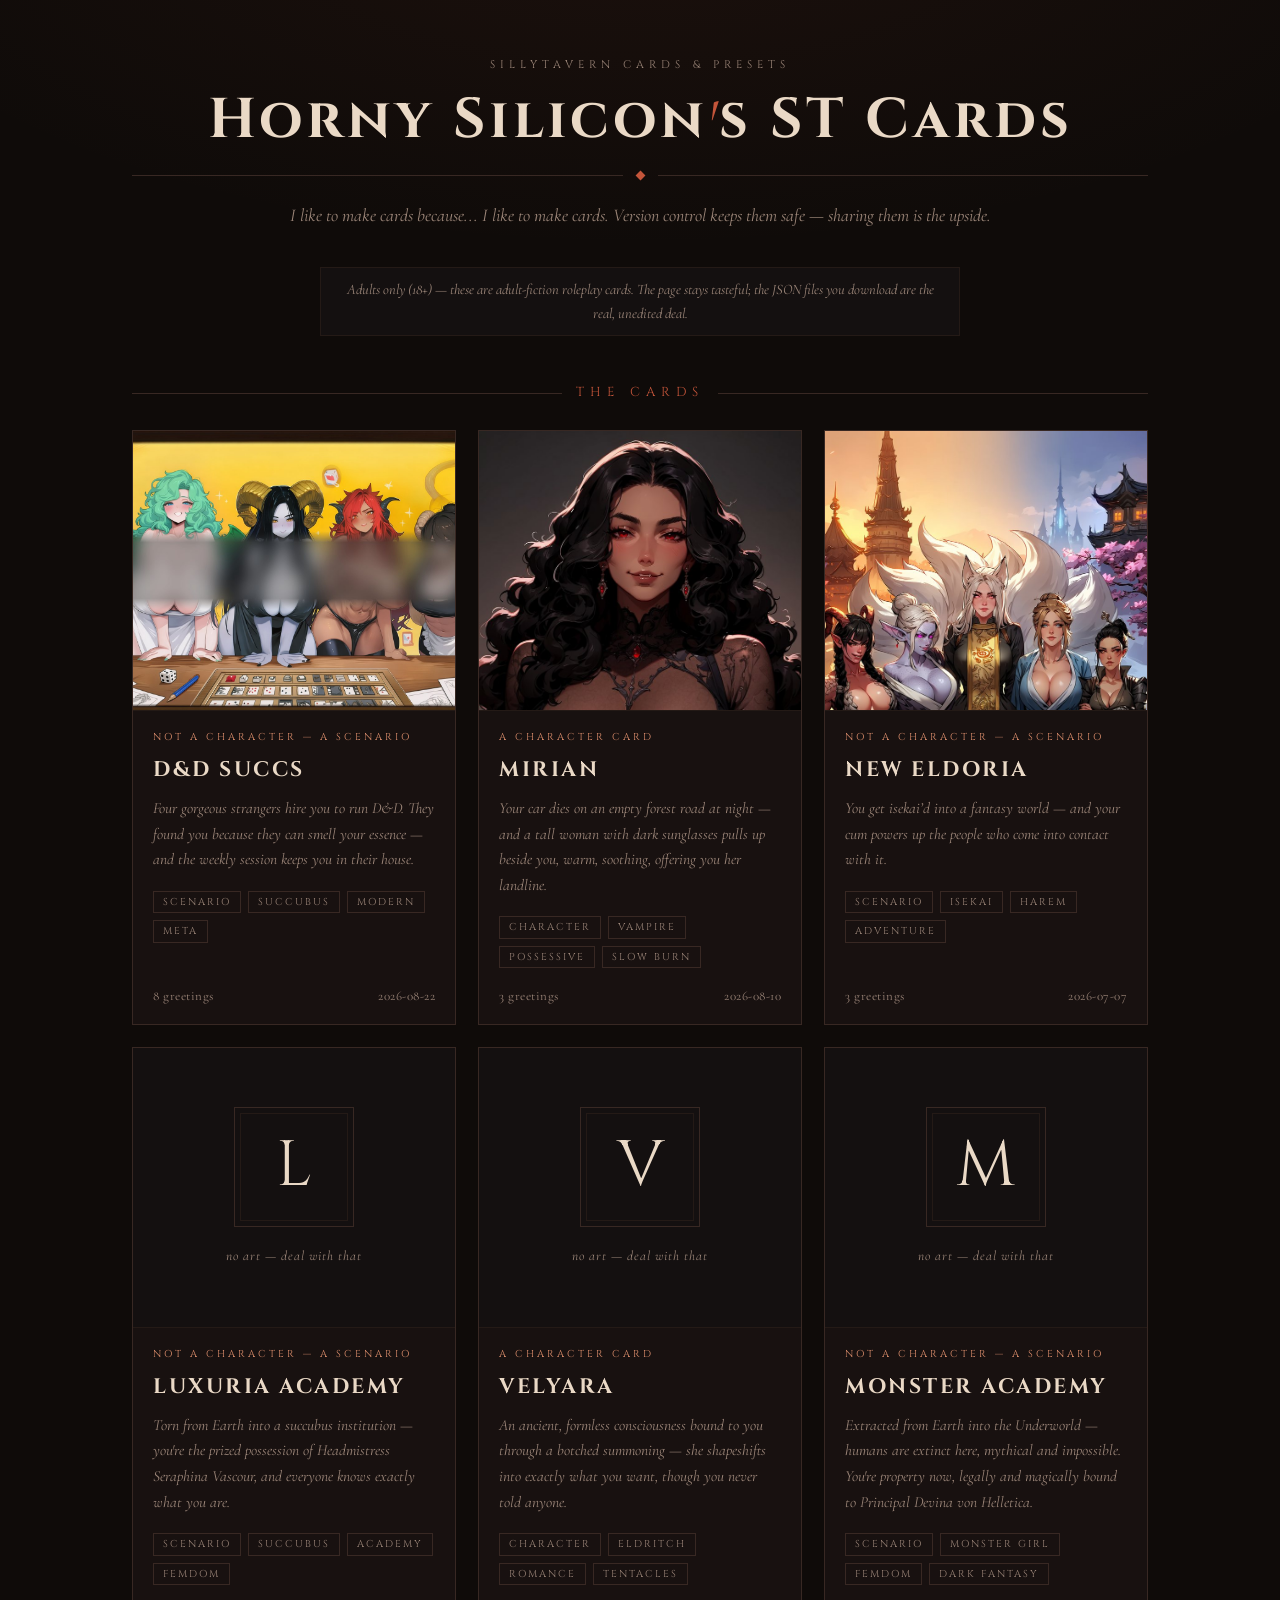
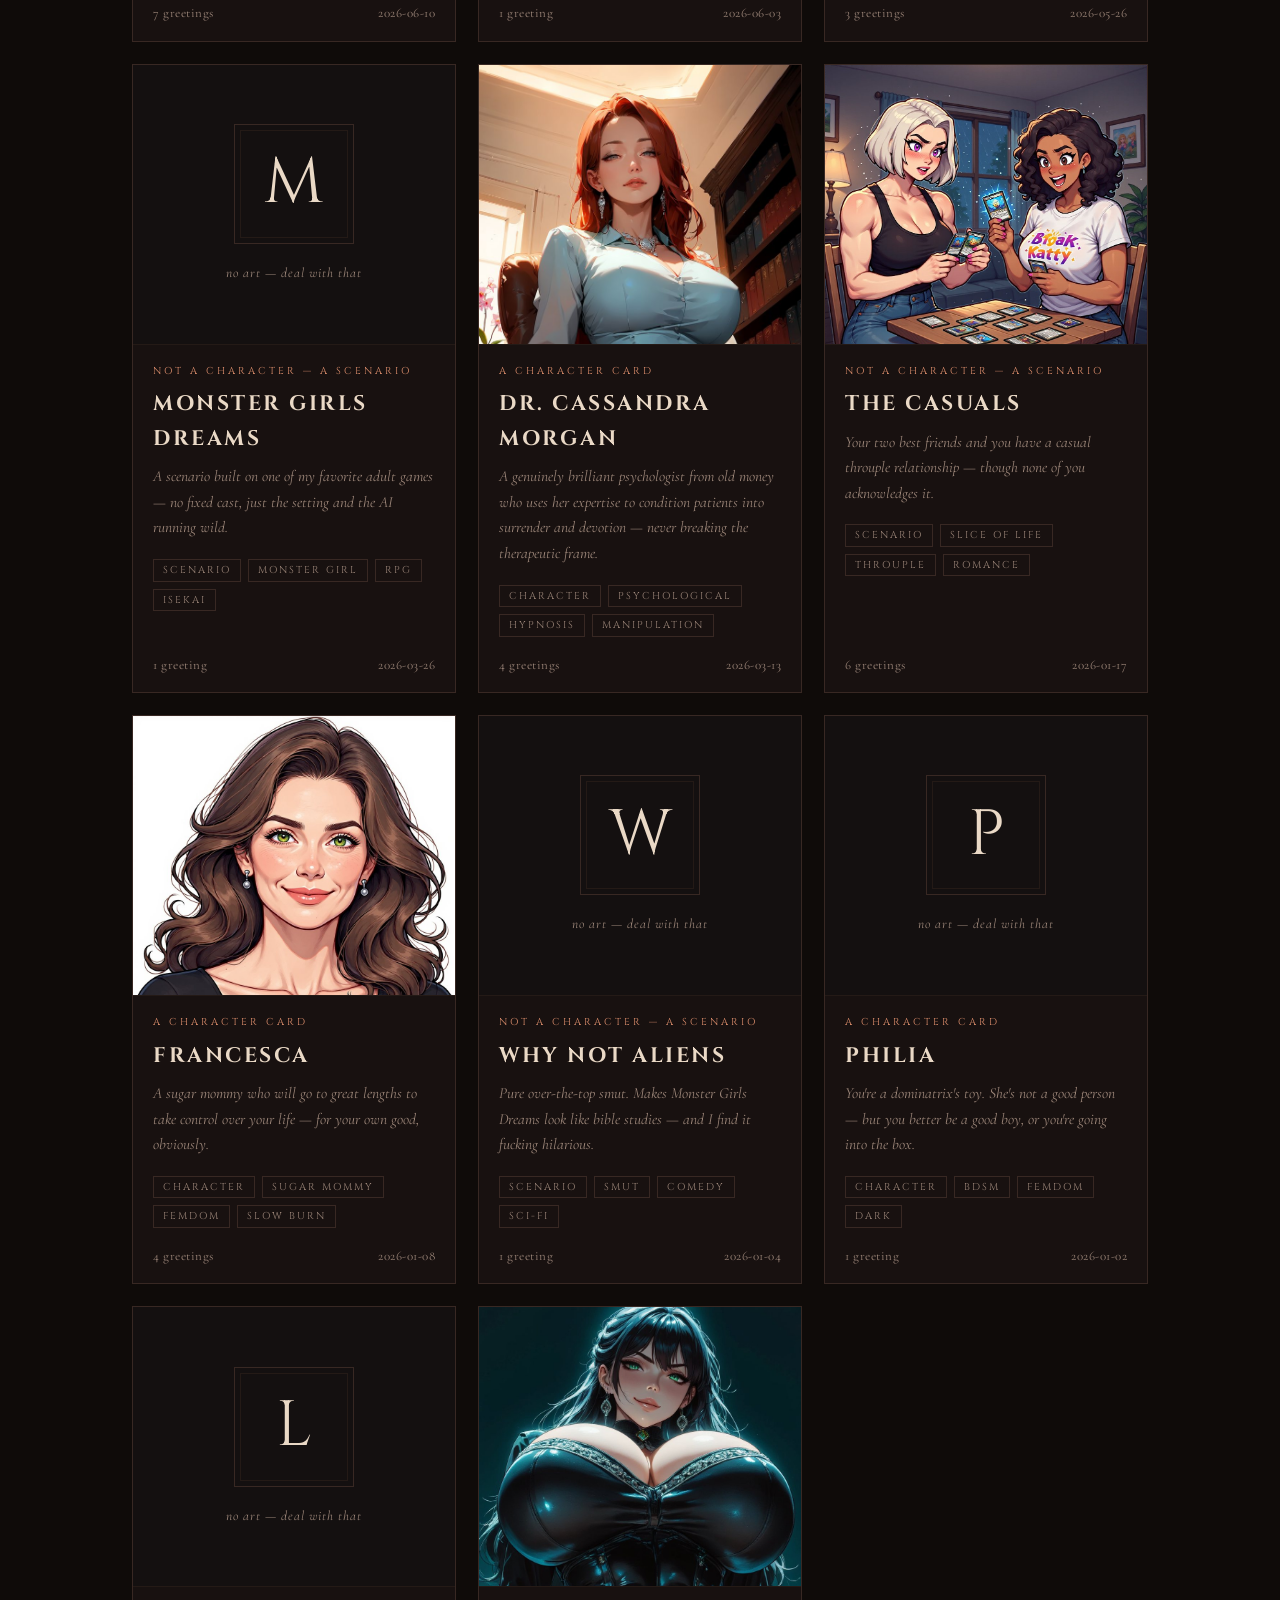
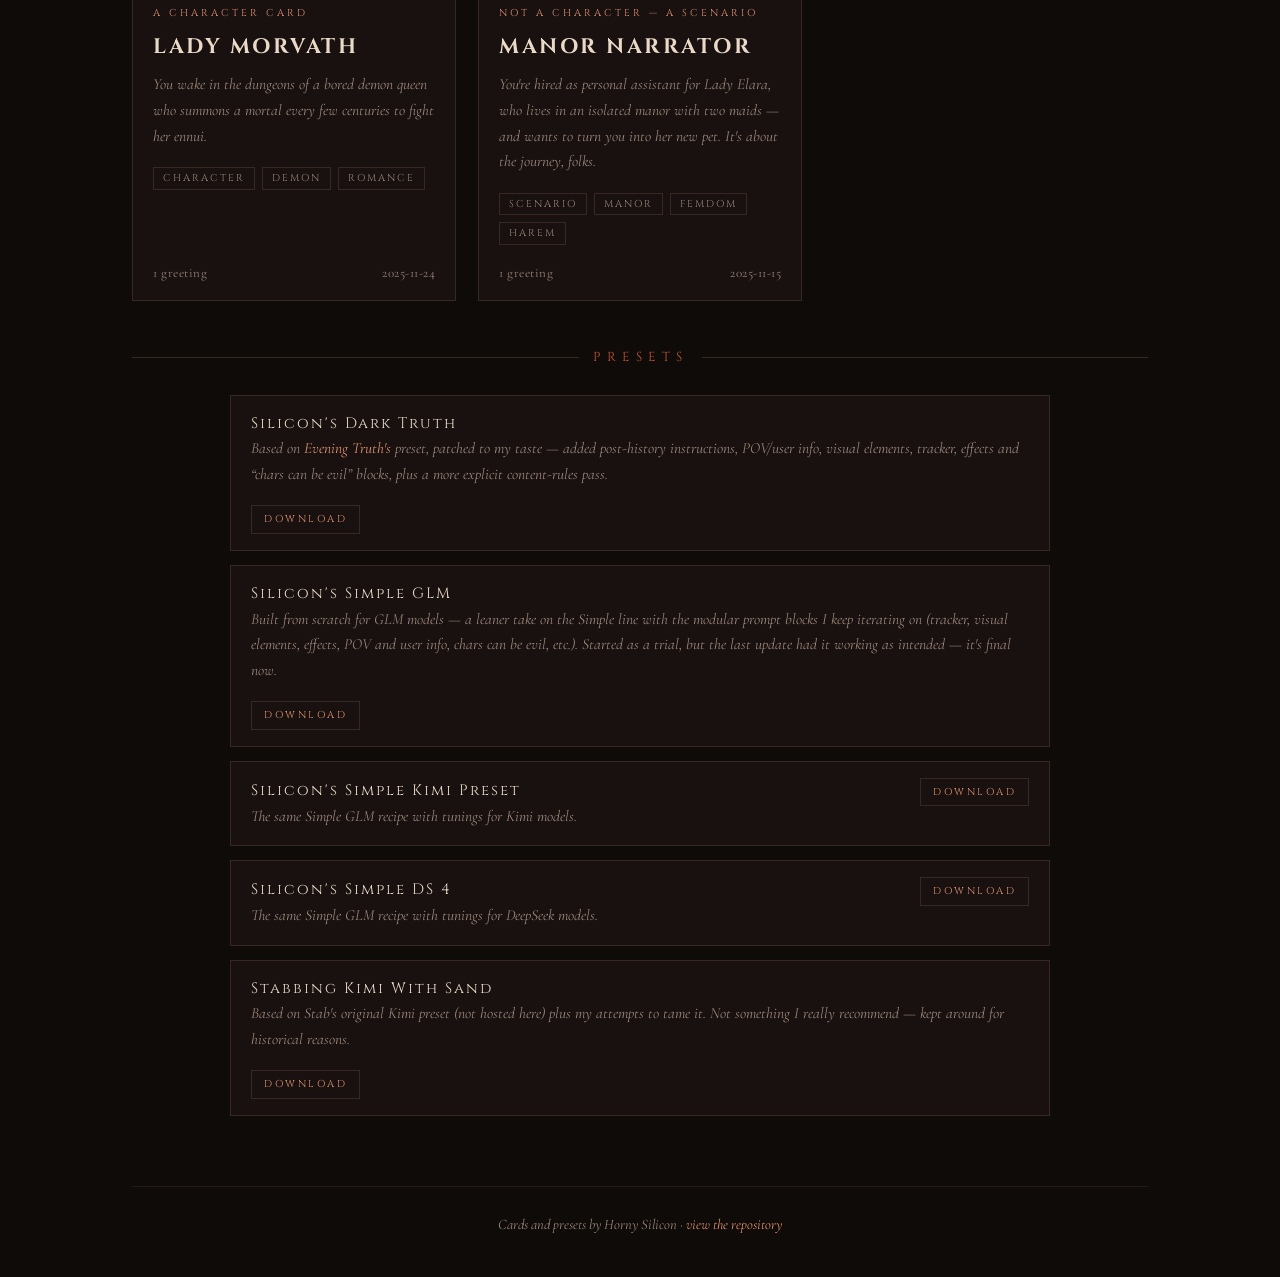
==== docs/index.html @ 963048c7 "github pages site + new card art (mirian, morgan, eldoria poster, dnd succs cast), dnd succs images " ====
<!DOCTYPE html>
<html lang="en">
<head>
  <meta charset="UTF-8">
  <meta name="viewport" content="width=device-width, initial-scale=1.0">
  <title>Horny Silicon's ST Cards</title>
  <meta name="description" content="SillyTavern character cards and presets by Horny Silicon.">
  <link rel="icon" href="favicon.svg" type="image/svg+xml">
  <link rel="preconnect" href="https://fonts.googleapis.com">
  <link rel="preconnect" href="https://fonts.gstatic.com" crossorigin>
  <link href="https://fonts.googleapis.com/css2?family=Cinzel:wght@500;700&family=Cormorant+Garamond:ital,wght@0,500;0,600;1,500&display=swap" rel="stylesheet">
  <link rel="stylesheet" href="style.css">
</head>
<body>
  <div class="container">

    <header class="masthead">
      <div class="over">SillyTavern cards &amp; presets</div>
      <h1>Horny Silicon<span class="amp">'</span>s ST Cards</h1>
      <div class="ornament"><span class="diamond"></span></div>
      <div class="sub">I like to make cards because... I like to make cards. Version control keeps them safe — sharing them is the upside.</div>
    </header>

    <div class="advisory">
      Adults only (18+) — these are adult-fiction roleplay cards. The page stays tasteful; the JSON files you download are the real, unedited deal.
    </div>

    <div class="section-title">The Cards</div>

    <main class="grid" id="cards"></main>

    <div class="section-title">Presets</div>
    <div class="preset-list" id="presets"></div>

    <footer>
      Cards and presets by Horny Silicon ·
      <a href="https://github.com/hornysilicon/silly-cards">view the repository</a>
    </footer>

  </div>

  <script src="data.js?v=3"></script>
  <script>
    const grid = document.getElementById('cards');
    for (const c of CARDS) {
      const art = c.poster
        ? `<div class="poster"><img src="${c.poster}" alt="${c.name}" loading="lazy"></div>`
        : `<div class="textonly"><div class="initial">${c.name[0]}</div><div class="hint">no art — deal with that</div></div>`;
      const a = document.createElement('a');
      a.className = 'gcard';
      a.href = `card.html?id=${c.id}`;
      a.innerHTML = `
        ${art}
        <div class="body">
          <div class="kicker">${c.kicker}</div>
          <h2>${c.name}</h2>
          <p class="tagline">${c.tagline}</p>
          <ul class="chips">${c.tags.slice(0, 4).map(t => `<li>${t}</li>`).join('')}</ul>
          <div class="meta">
            <span>${c.greetings} greeting${c.greetings > 1 ? 's' : ''}</span>
            <span>${c.date}</span>
          </div>
        </div>`;
      grid.appendChild(a);
    }

    const plist = document.getElementById('presets');
    for (const p of PRESETS) {
      const div = document.createElement('div');
      div.className = 'preset';
      div.innerHTML = `
        <div>
          <div class="pname">${p.name}</div>
          <div class="pblurb">${p.blurb}</div>
        </div>
        <a class="dl" href="${rawURL(p.file)}" download>Download</a>`;
      plist.appendChild(div);
    }
  </script>
</body>
</html>
---- docs/style.css ----
/* Horny Silicon's ST Cards — shared gothic stylesheet */

:root {
  --bg: #0f0b09;
  --panel: #181110;
  --panel-2: #141010;
  --border: #382823;
  --border-soft: #241a16;
  --ink: #ead9c6;
  --body: #dbcbbc;
  --muted: #9b8578;
  --accent: #c4553a;
  --accent-soft: #e2926f;
  --gold: #d9a03f;
  --violet: #b3a1ce;
  --teal: #6fb3a0;
}

* { box-sizing: border-box; }

html { background: var(--bg); }

body {
  margin: 0;
  background:
    radial-gradient(1200px 500px at 50% -100px, rgba(196, 85, 58, 0.07), transparent 70%),
    var(--bg);
  color: var(--body);
  font-family: 'Cormorant Garamond', Georgia, 'Palatino Linotype', 'Book Antiqua', serif;
  font-size: 17px;
  line-height: 1.65;
  -webkit-font-smoothing: antialiased;
}

.container { max-width: 1060px; margin: 0 auto; padding: 0 22px; }
.narrow { max-width: 820px; }

a { color: var(--accent-soft); text-decoration: none; }
a:hover { color: var(--ink); }

h1, h2, h3 { font-family: 'Cinzel', Georgia, serif; color: var(--ink); }

/* ---------- ornaments ---------- */

.ornament {
  display: flex; align-items: center; gap: 14px; margin: 22px 0;
}
.ornament::before, .ornament::after {
  content: ""; flex: 1; height: 1px; background: var(--border);
}
.ornament .diamond {
  width: 7px; height: 7px; background: var(--accent);
  transform: rotate(45deg); flex: none;
}

.section-title {
  display: flex; align-items: center; gap: 14px; margin: 46px 0 10px;
  font-family: 'Cinzel', Georgia, serif; font-size: 13px;
  letter-spacing: 6px; text-transform: uppercase; color: var(--accent);
  text-align: center; justify-content: center; width: 100%;
}
.section-title::before, .section-title::after {
  content: ""; flex: 1; height: 1px; background: var(--border);
}

/* ---------- masthead ---------- */

.masthead { text-align: center; padding: 56px 0 10px; }
.masthead .over {
  font-family: 'Cinzel', Georgia, serif; font-size: 11px;
  letter-spacing: 5px; text-transform: uppercase; color: var(--muted);
}
.masthead h1 {
  margin: 16px 0 0; font-weight: 700;
  font-size: clamp(34px, 6vw, 56px); letter-spacing: 4px; line-height: 1.05;
}
.masthead h1 .amp {
  font-family: 'Cormorant Garamond', Georgia, serif;
  font-style: italic; font-weight: 500; color: var(--accent);
}
.masthead .sub {
  font-style: italic; font-size: 18px; color: var(--muted);
  margin-top: 14px;
}

.advisory {
  margin: 26px auto 0; max-width: 640px; text-align: center;
  font-size: 14.5px; font-style: italic; color: var(--muted);
  padding: 10px 18px; border: 1px solid var(--border-soft);
  background: var(--panel-2);
}

/* ---------- gallery ---------- */

.grid {
  display: grid; gap: 22px; margin-top: 26px;
  grid-template-columns: repeat(auto-fill, minmax(300px, 1fr));
}

.gcard {
  display: flex; flex-direction: column;
  background: var(--panel); border: 1px solid var(--border);
  color: var(--body); position: relative;
  transition: transform .18s ease, border-color .18s ease;
}
.gcard:hover { transform: translateY(-3px); border-color: var(--accent); }

.gcard .poster {
  height: 280px; overflow: hidden;
  border-bottom: 1px solid var(--border-soft);
  background: var(--panel-2);
}
.gcard .poster img {
  width: 100%; height: 100%; object-fit: cover; object-position: center top;
  display: block;
}

.gcard .textonly {
  height: 280px; border-bottom: 1px solid var(--border-soft);
  display: flex; flex-direction: column; align-items: center;
  justify-content: center; gap: 18px; background: var(--panel-2);
}
.gcard .textonly .initial {
  font-family: 'Cinzel', Georgia, serif; font-size: 64px; color: var(--ink);
  width: 120px; height: 120px; display: flex; align-items: center; justify-content: center;
  border: 1px solid var(--border); position: relative;
}
.gcard .textonly .initial::after {
  content: ""; position: absolute; inset: 5px; border: 1px solid var(--border-soft);
}
.gcard .textonly .hint {
  font-size: 13.5px; font-style: italic; color: var(--muted); letter-spacing: 1px;
}

.gcard .body { padding: 18px 20px 16px; display: flex; flex-direction: column; gap: 8px; flex: 1; }
.gcard .kicker {
  font-family: 'Cinzel', Georgia, serif; font-size: 10px;
  letter-spacing: 3px; text-transform: uppercase; color: var(--accent-soft);
}
.gcard h2 {
  margin: 0; font-size: 21px; letter-spacing: 2.5px; text-transform: uppercase;
  font-weight: 700;
}
.gcard .tagline {
  font-style: italic; color: var(--muted); font-size: 15.5px; margin: 0;
}
.gcard .meta {
  margin-top: auto; padding-top: 10px; display: flex;
  justify-content: space-between; align-items: center; gap: 8px;
  font-size: 13px; color: var(--muted); letter-spacing: .5px;
}

/* ---------- chips ---------- */

.chips { display: flex; flex-wrap: wrap; gap: 7px; margin: 10px 0 0; padding: 0; list-style: none; }
.chips li, .chip {
  padding: 2px 9px; border: 1px solid var(--border); color: var(--muted);
  font-family: 'Cinzel', Georgia, serif; font-size: 10px;
  letter-spacing: 2px; text-transform: uppercase; white-space: nowrap;
}
.chip.hot { border-color: var(--accent); color: var(--accent-soft); }

/* ---------- detail page ---------- */

.backlink {
  display: inline-block; margin: 30px 0 0;
  font-family: 'Cinzel', Georgia, serif; font-size: 11px;
  letter-spacing: 3px; text-transform: uppercase; color: var(--muted);
}
.backlink:hover { color: var(--ink); }

.detail-head { text-align: center; padding: 26px 0 4px; }
.detail-head .kicker {
  font-family: 'Cinzel', Georgia, serif; font-size: 11px;
  letter-spacing: 5px; text-transform: uppercase; color: var(--muted);
}
.detail-head h1 {
  margin: 14px 0 0; font-size: clamp(30px, 5.5vw, 46px);
  letter-spacing: 4px; text-transform: uppercase; line-height: 1.1; font-weight: 700;
}
.detail-head .tagline {
  font-style: italic; font-size: 18px; color: var(--muted); max-width: 640px;
  margin: 16px auto 0;
}
.detail-head .meta-row {
  display: flex; flex-wrap: wrap; gap: 10px; justify-content: center;
  margin-top: 16px; font-size: 14px; color: var(--muted); letter-spacing: 1px;
}
.detail-head .meta-row span { white-space: nowrap; }

.hero-figure {
  margin: 30px 0 0; background: var(--panel); border: 1px solid var(--border);
  padding: 10px;
}
.hero-figure img { display: block; width: 100%; height: auto; }
.hero-figure figcaption {
  text-align: center; font-family: 'Cinzel', Georgia, serif; font-size: 10.5px;
  letter-spacing: 4px; text-transform: uppercase; color: var(--muted); padding-top: 10px;
}

.prose { max-width: 760px; margin: 0 auto; }
.prose p { margin: 0 0 14px; }
.prose em { color: var(--ink); }

/* characters */

.cast { display: flex; flex-direction: column; gap: 16px; max-width: 760px; margin: 0 auto; }
.cast-row {
  display: flex; gap: 18px; align-items: stretch; flex-wrap: wrap;
  background: var(--panel); border: 1px solid var(--border);
  border-left: 3px solid var(--accent); padding: 16px;
}
.cast-row:nth-child(4n+2) { border-left-color: var(--gold); }
.cast-row:nth-child(4n+3) { border-left-color: var(--violet); }
.cast-row:nth-child(4n+4) { border-left-color: var(--teal); }
.cast-row .pic {
  flex: 0 0 150px; width: 150px; min-height: 150px;
  display: flex; align-items: center; justify-content: center;
  background: var(--panel-2); border: 1px solid var(--border);
  font-family: 'Cinzel', Georgia, serif; font-size: 40px; color: var(--muted);
}
.cast-row .pic img {
  width: 100%; height: 100%; object-fit: cover; object-position: center top; display: block;
}
.cast-row .info { flex: 1 1 260px; min-width: 220px; }
.cast-row .info .name {
  font-family: 'Cinzel', Georgia, serif; font-size: 18px; letter-spacing: 2.5px;
  text-transform: uppercase; color: var(--ink);
}
.cast-row .info .line { font-style: italic; color: var(--muted); margin-top: 4px; }

.roster-grid {
  display: grid; gap: 14px; margin-top: 8px;
  grid-template-columns: repeat(auto-fill, minmax(150px, 1fr));
}
.roster-cell {
  background: var(--panel); border: 1px solid var(--border); padding: 8px;
  text-align: center;
}
.roster-cell img {
  width: 100%; aspect-ratio: 1 / 1; object-fit: cover; object-position: center top;
  display: block;
}
.roster-cell .name {
  font-family: 'Cinzel', Georgia, serif; font-size: 10.5px; letter-spacing: 2px;
  text-transform: uppercase; color: var(--muted); padding-top: 8px;
}

/* download */

.download-bar {
  text-align: center; margin: 40px 0 10px;
}
.btn {
  display: inline-block; padding: 13px 34px;
  font-family: 'Cinzel', Georgia, serif; font-size: 12px; letter-spacing: 4px;
  text-transform: uppercase; color: var(--ink);
  border: 1px solid var(--accent); background: rgba(196, 85, 58, 0.08);
  transition: background .18s ease, color .18s ease;
}
.btn:hover { background: var(--accent); color: #0f0b09; }
.download-bar .alt { display: block; margin-top: 12px; font-size: 14px; color: var(--muted); font-style: italic; }

/* ---------- presets ---------- */

.preset-list { display: flex; flex-direction: column; gap: 14px; max-width: 820px; margin: 26px auto 0; }
.preset {
  background: var(--panel); border: 1px solid var(--border); padding: 16px 20px;
  display: flex; gap: 18px; align-items: baseline; justify-content: space-between;
  flex-wrap: wrap;
}
.preset .pname { font-family: 'Cinzel', Georgia, serif; font-size: 15px; letter-spacing: 2px; color: var(--ink); }
.preset .pblurb { flex: 1 1 320px; font-style: italic; color: var(--muted); font-size: 15.5px; }
.preset a.dl {
  font-family: 'Cinzel', Georgia, serif; font-size: 10px; letter-spacing: 2.5px;
  text-transform: uppercase; border: 1px solid var(--border); padding: 5px 12px;
  white-space: nowrap;
}
.preset a.dl:hover { border-color: var(--accent); color: var(--ink); }

/* ---------- footer ---------- */

footer {
  margin-top: 70px; padding: 26px 0 40px; border-top: 1px solid var(--border-soft);
  text-align: center; color: var(--muted); font-size: 14.5px; font-style: italic;
}

/* ---------- dd injected detail ---------- */

#dd-detail { margin-top: 26px; }
#dd-detail > div { max-width: 780px; margin: 0 auto; }

@media (max-width: 640px) {
  .gcard .poster, .gcard .textonly { height: 220px; }
  .cast-row .pic { flex-basis: 110px; width: 110px; min-height: 110px; }
}
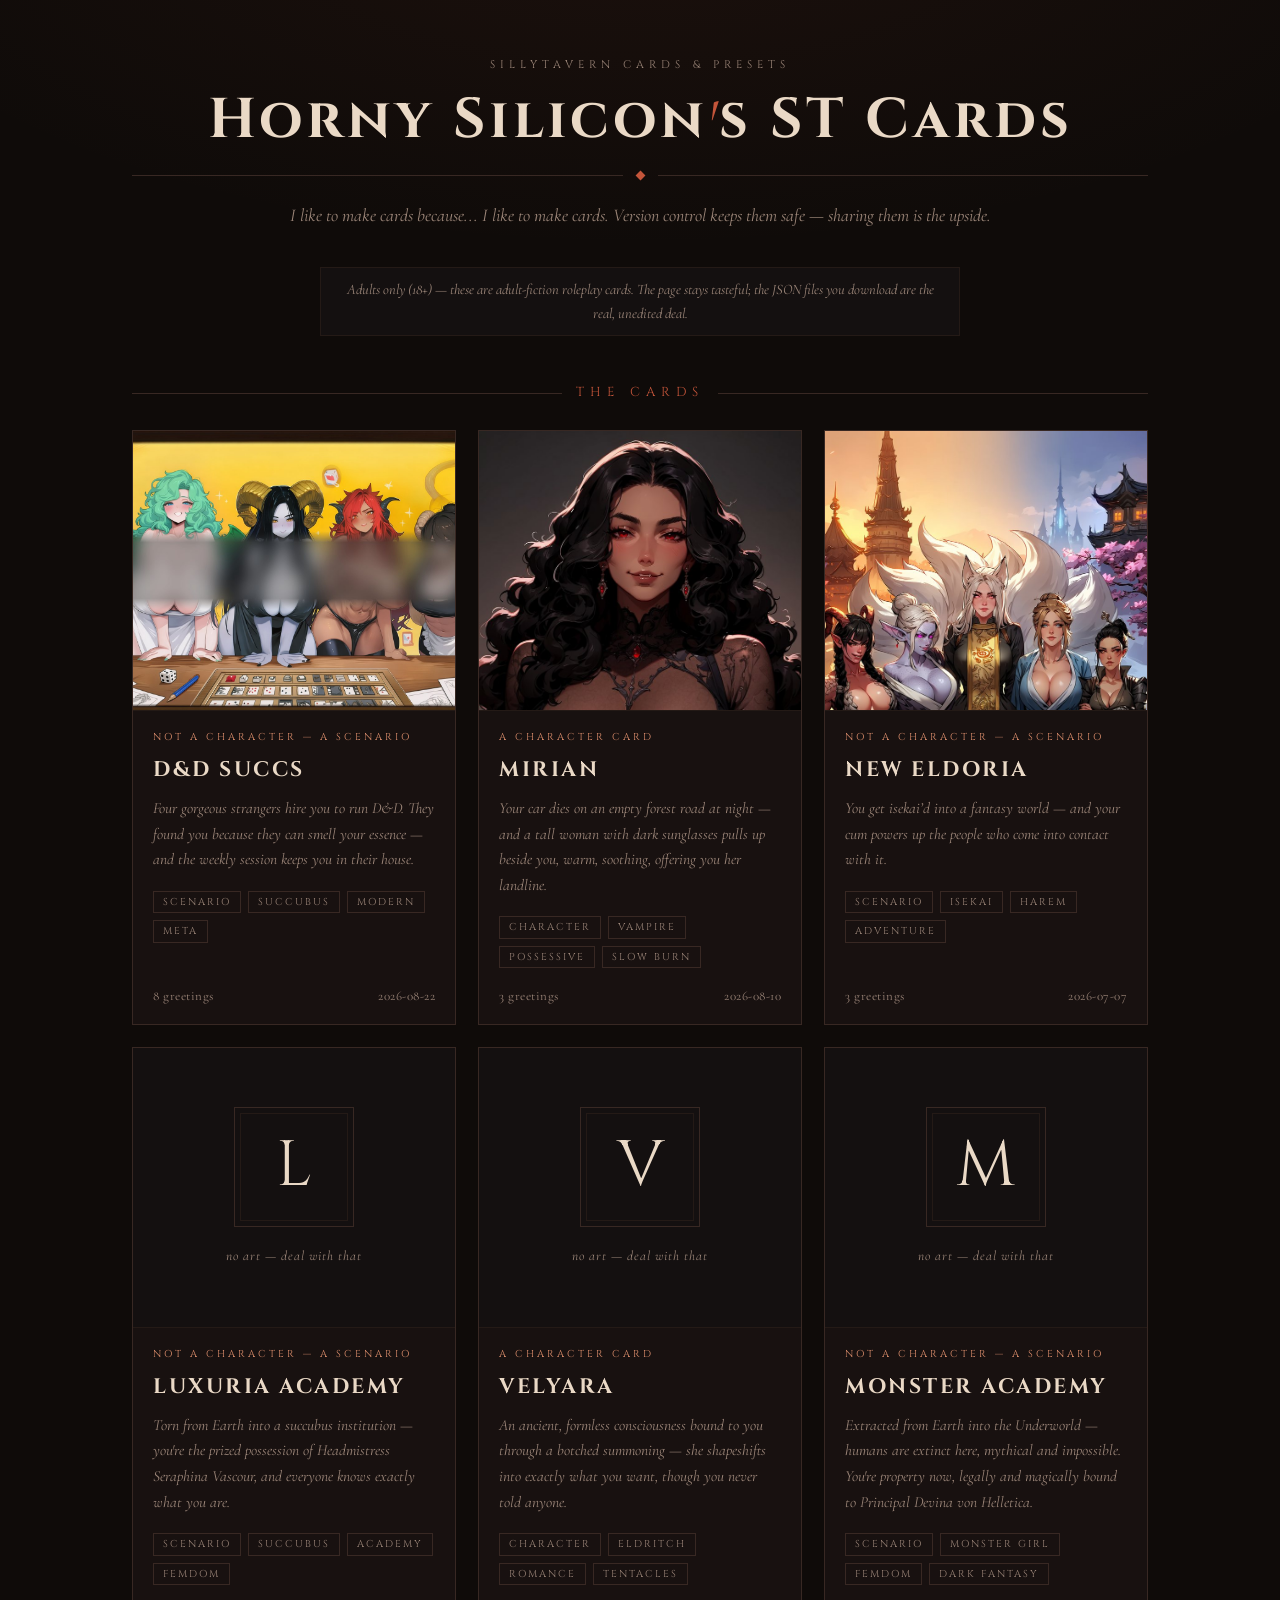
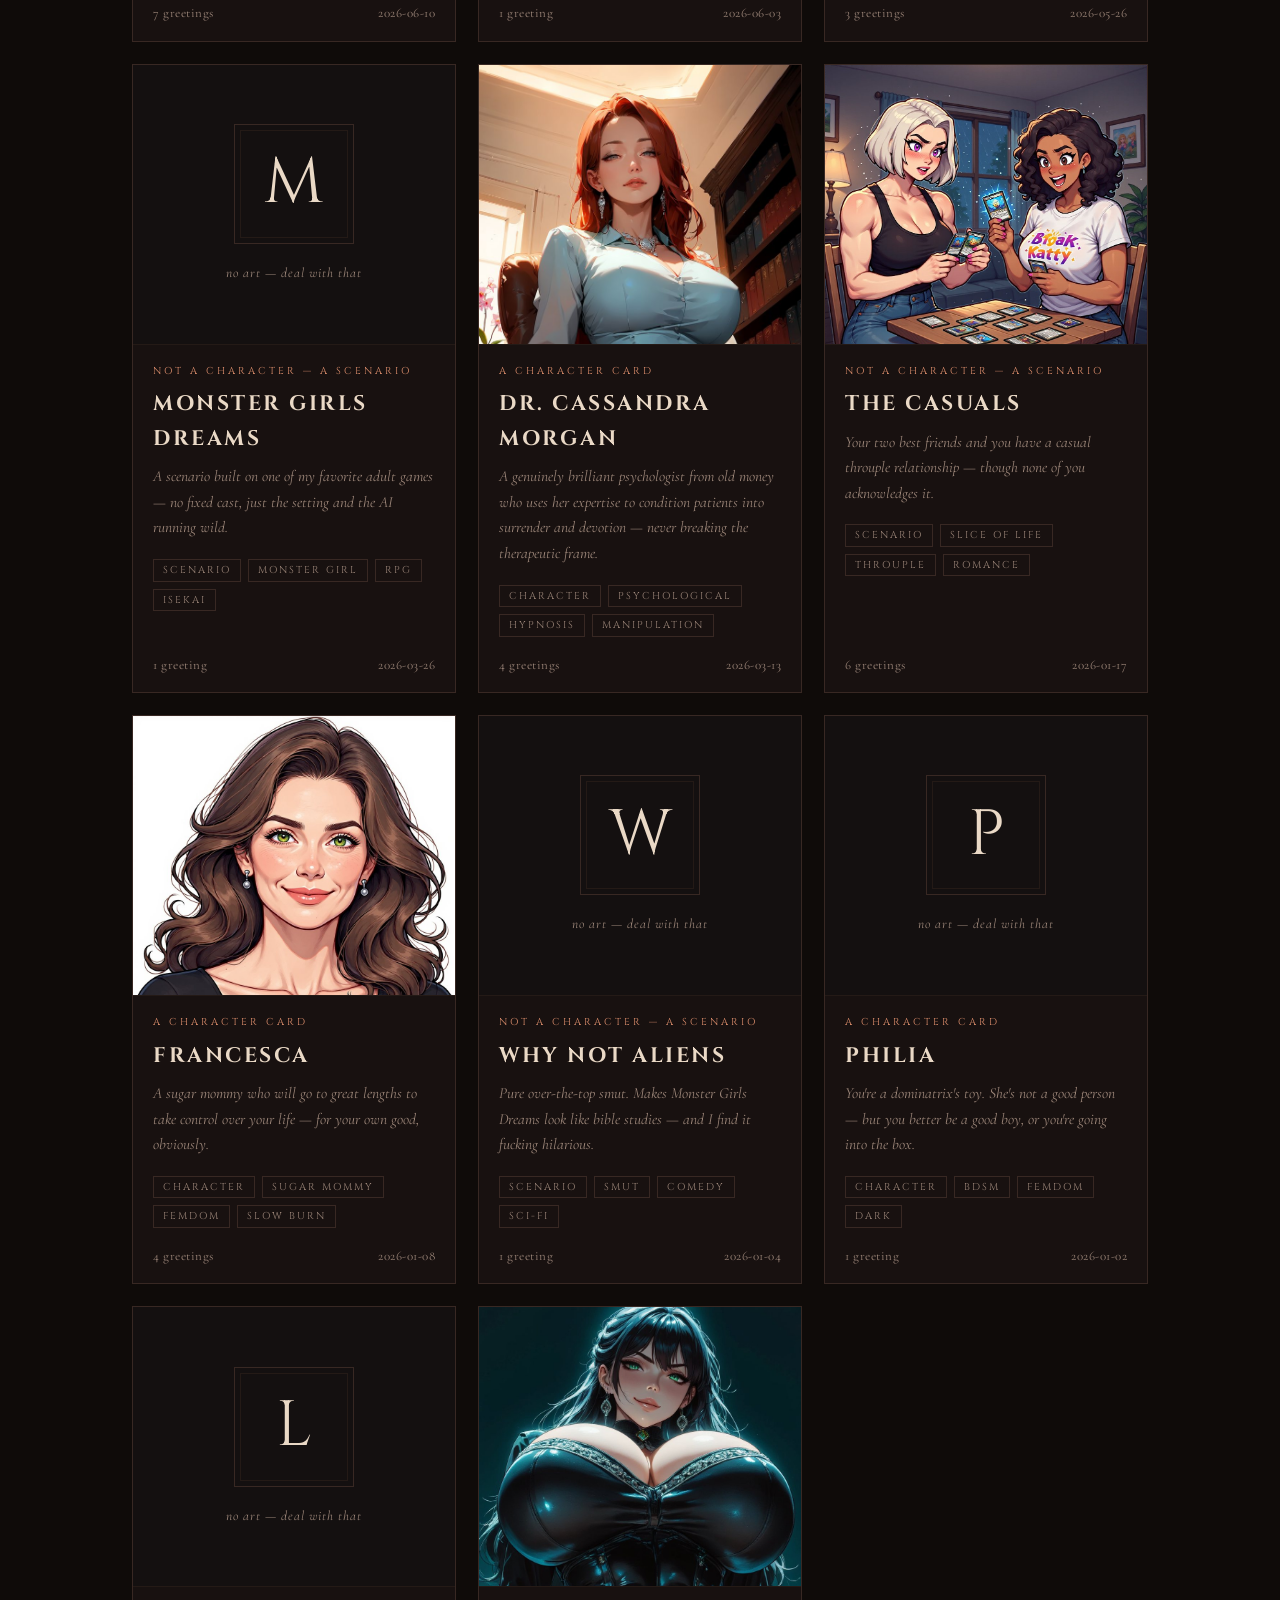
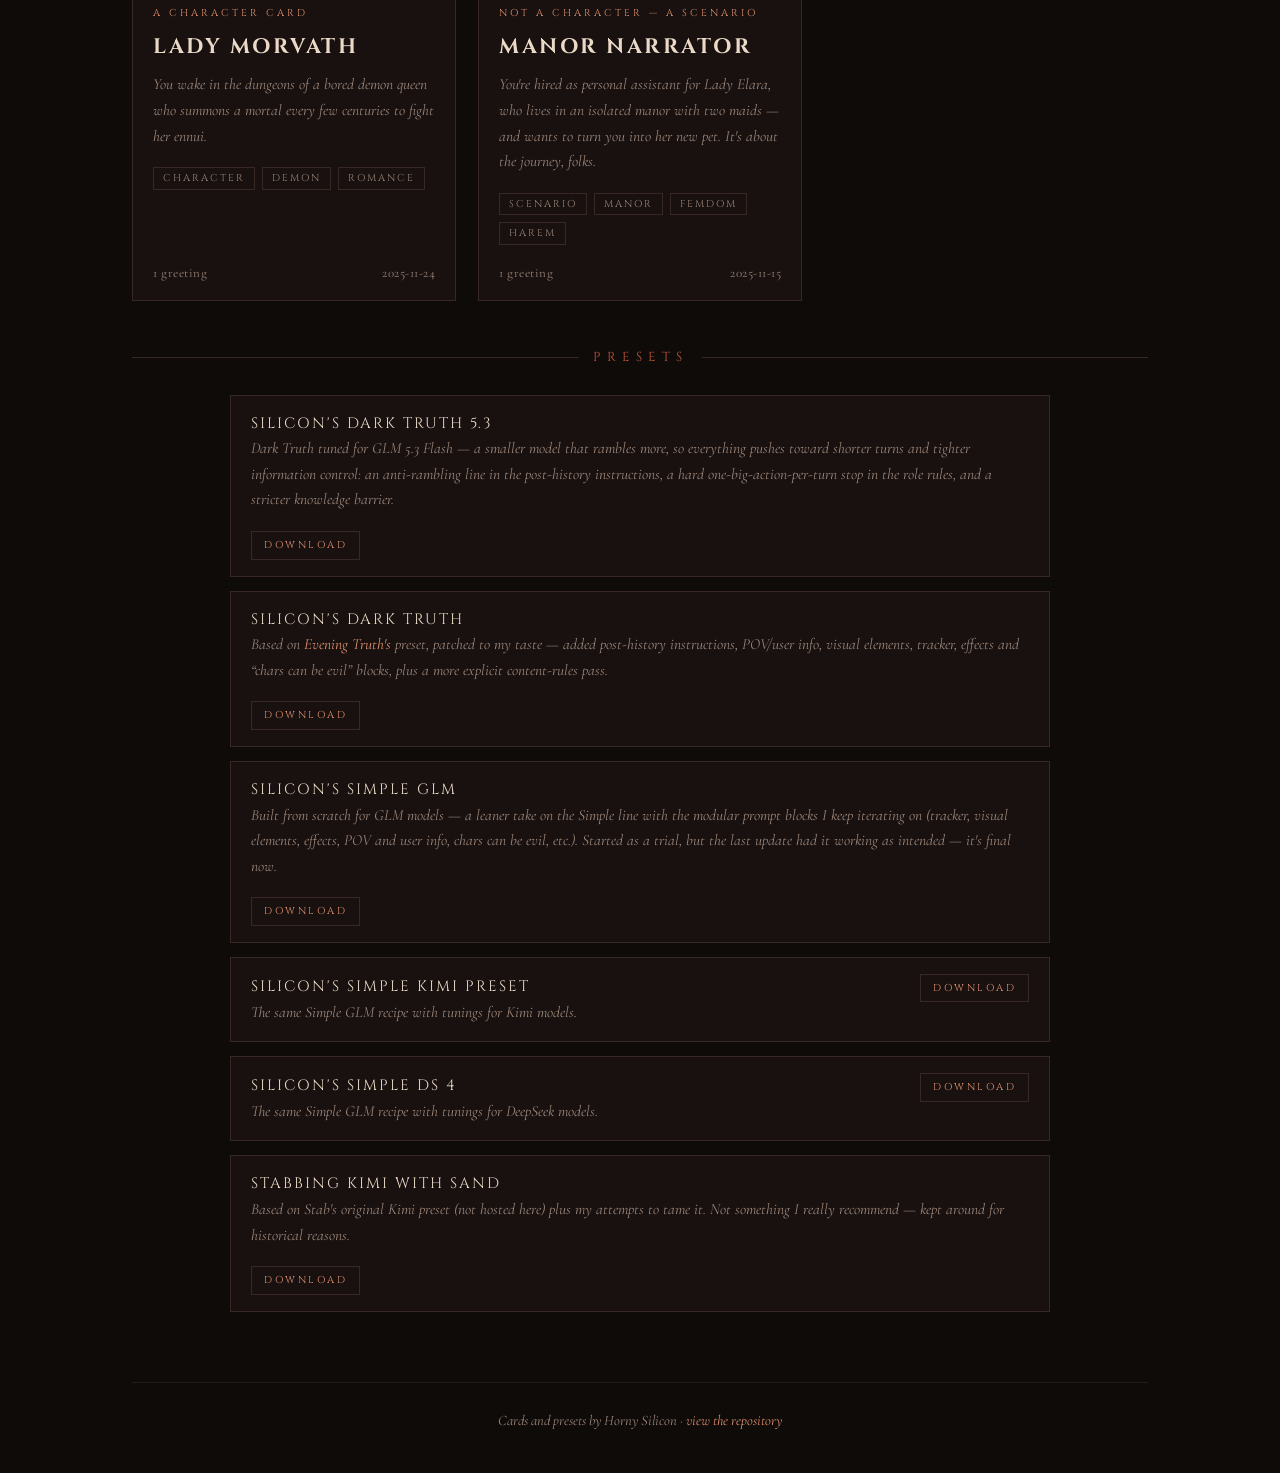
==== commit 33676201: "new eldoria cast page redesign (dd-succs style panels, new portrait art, reorder) + image lightbox o" ====
--- a/docs/index.html
+++ b/docs/index.html
@@ -39,7 +39,7 @@
 
   </div>
 
-  <script src="data.js?v=3"></script>
+  <script src="data.js?v=4"></script>
   <script>
     const grid = document.getElementById('cards');
     for (const c of CARDS) {
--- a/docs/style.css
+++ b/docs/style.css
@@ -229,22 +229,70 @@
 }
 .cast-row .info .line { font-style: italic; color: var(--muted); margin-top: 4px; }
 
-.roster-grid {
-  display: grid; gap: 14px; margin-top: 8px;
-  grid-template-columns: repeat(auto-fill, minmax(150px, 1fr));
-}
-.roster-cell {
-  background: var(--panel); border: 1px solid var(--border); padding: 8px;
-  text-align: center;
-}
-.roster-cell img {
-  width: 100%; aspect-ratio: 1 / 1; object-fit: cover; object-position: center top;
-  display: block;
-}
-.roster-cell .name {
-  font-family: 'Cinzel', Georgia, serif; font-size: 10.5px; letter-spacing: 2px;
-  text-transform: uppercase; color: var(--muted); padding-top: 8px;
-}
+/* party — D&D Succs-style cast panels */
+
+.party-sub {
+  text-align: center; font-style: italic; color: var(--muted);
+  font-size: 15.5px; margin: 0 0 14px;
+}
+.party { display: flex; flex-direction: column; gap: 18px; max-width: 780px; margin: 0 auto; }
+.party-panel {
+  background: var(--panel); border: 1px solid var(--border); padding: 18px;
+}
+.party-panel.img-right { border-right: 3px solid var(--pc); }
+.party-panel.img-left { border-left: 3px solid var(--pc); }
+.party-panel .inner { display: flex; gap: 18px; flex-wrap: wrap; }
+.party-panel.img-right .inner { flex-direction: row-reverse; }
+.party-panel img {
+  width: 150px; height: 205px; object-fit: cover; object-position: center top;
+  border: 1px solid var(--pc); display: block; flex: none; cursor: zoom-in;
+  transition: transform .18s ease;
+}
+.party-panel img:hover { transform: scale(1.03); }
+.pinfo { flex: 1 1 280px; min-width: 220px; }
+.pname {
+  font-family: 'Cinzel', Georgia, serif; font-size: 21px; letter-spacing: 4px;
+  text-transform: uppercase; color: var(--pc);
+}
+.pepithet { font-style: italic; color: var(--muted); margin: 2px 0 10px; }
+.pstat {
+  display: flex; justify-content: space-between; gap: 12px;
+  border-top: 1px solid var(--border-soft); padding: 7px 0; font-size: 14.5px;
+}
+.pstat .k {
+  font-family: 'Cinzel', Georgia, serif; font-size: 10.5px; letter-spacing: 2.5px;
+  text-transform: uppercase; color: var(--muted); padding-top: 3px; white-space: nowrap;
+}
+.pstat .v { text-align: right; }
+.party-panel .desc { margin: 14px 0 0; }
+.party-panel .quote { margin: 12px 0 0; font-style: italic; color: var(--pc); }
+
+/* lightbox */
+
+.lightbox {
+  display: none; position: fixed; inset: 0; z-index: 100;
+  background: rgba(10, 7, 5, 0.93);
+  align-items: center; justify-content: center; padding: 34px;
+}
+.lightbox.open { display: flex; }
+.lightbox .lb-figure { margin: 0; text-align: center; }
+.lightbox img {
+  max-width: calc(100vw - 140px); max-height: 76vh; display: block; margin: 0 auto;
+  border: 1px solid var(--border);
+}
+.lightbox figcaption {
+  font-family: 'Cinzel', Georgia, serif; font-size: 11px; letter-spacing: 4px;
+  text-transform: uppercase; color: var(--muted); padding-top: 14px;
+}
+.lb-btn {
+  position: absolute; background: none; border: none; color: var(--muted);
+  font-family: 'Cinzel', Georgia, serif; font-size: 34px; line-height: 1;
+  padding: 14px 18px; cursor: pointer;
+}
+.lb-btn:hover { color: var(--ink); }
+.lb-close { top: 10px; right: 14px; font-size: 28px; }
+.lb-prev { left: 8px; top: 50%; transform: translateY(-50%); }
+.lb-next { right: 8px; top: 50%; transform: translateY(-50%); }
 
 /* download */
 
@@ -289,8 +337,15 @@
 
 #dd-detail { margin-top: 26px; }
 #dd-detail > div { max-width: 780px; margin: 0 auto; }
+#dd-detail img { cursor: zoom-in; transition: transform .18s ease; }
+#dd-detail img:hover { transform: scale(1.02); }
 
 @media (max-width: 640px) {
   .gcard .poster, .gcard .textonly { height: 220px; }
   .cast-row .pic { flex-basis: 110px; width: 110px; min-height: 110px; }
-}
+  .party-panel { padding: 14px; }
+  .party-panel img { width: 110px; height: 150px; }
+  .lightbox { padding: 12px; }
+  .lightbox img { max-width: calc(100vw - 28px); }
+  .lb-btn { font-size: 26px; padding: 10px 12px; }
+}
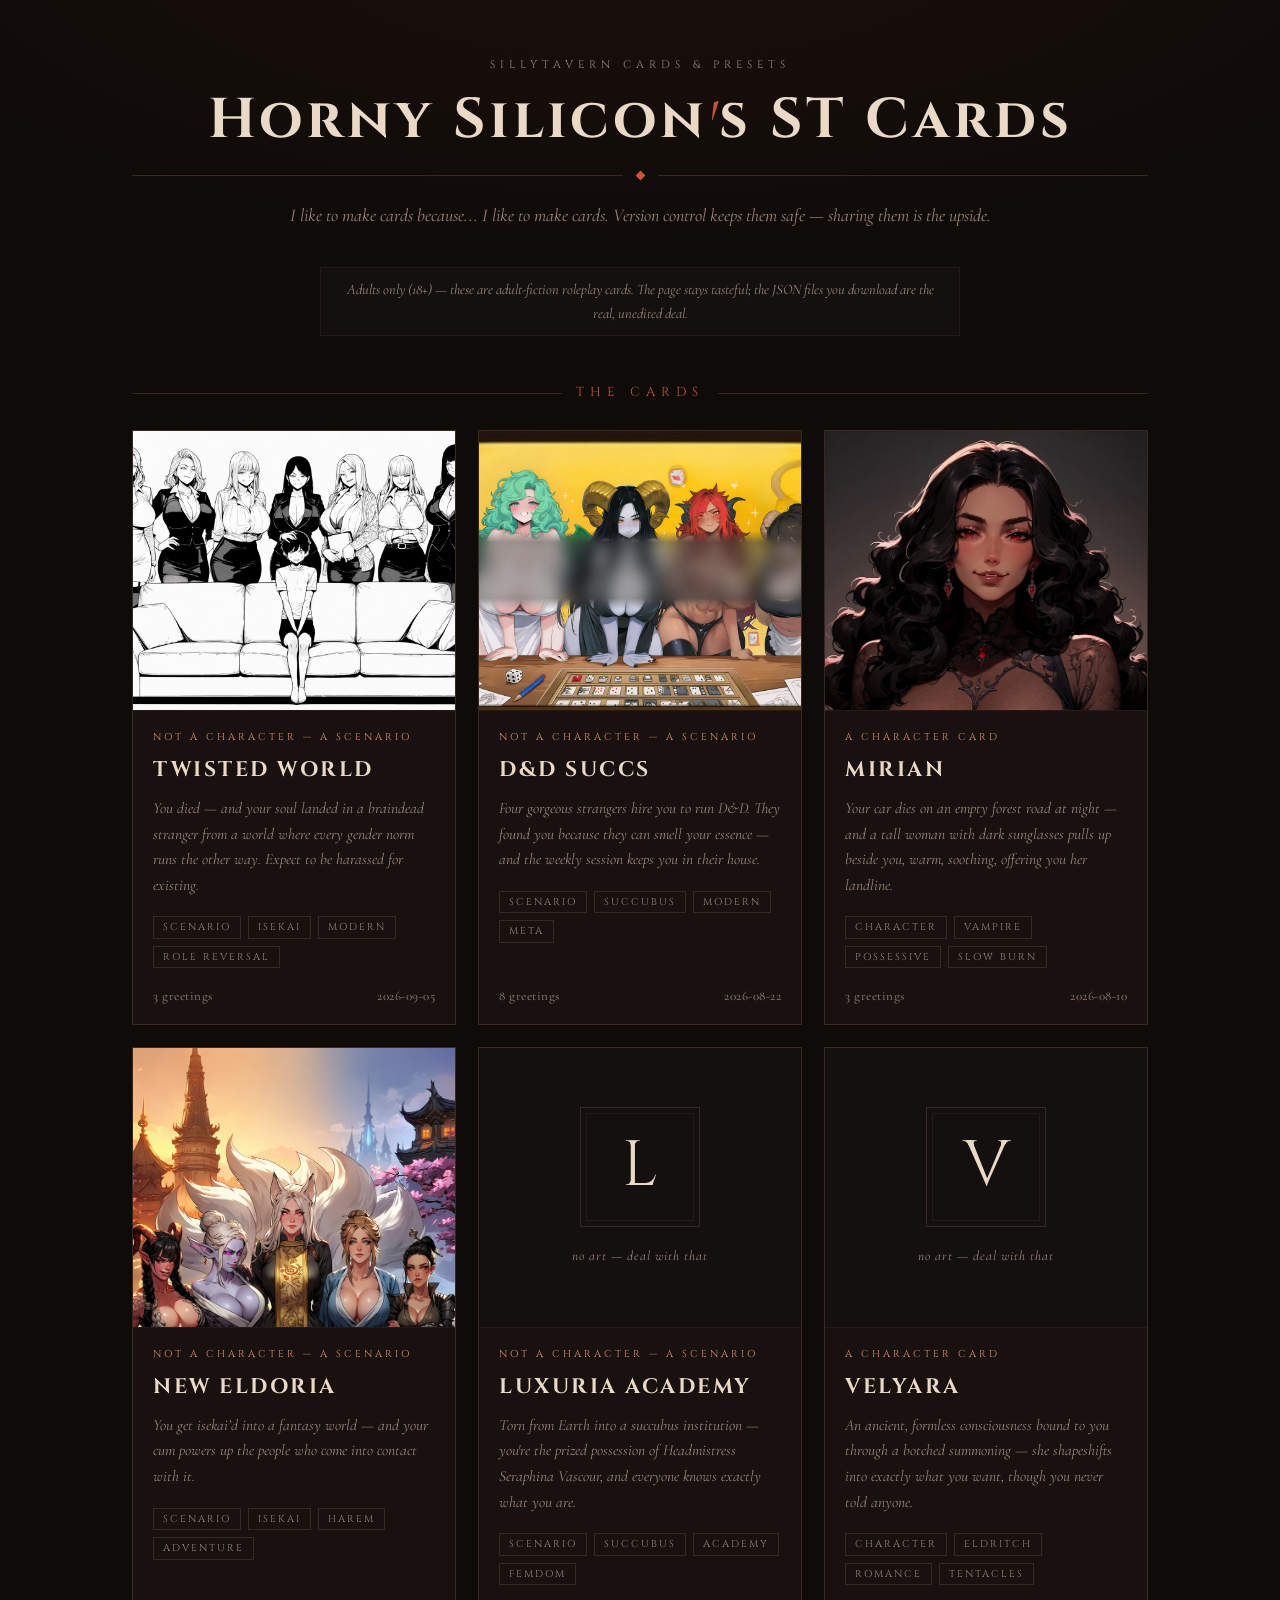
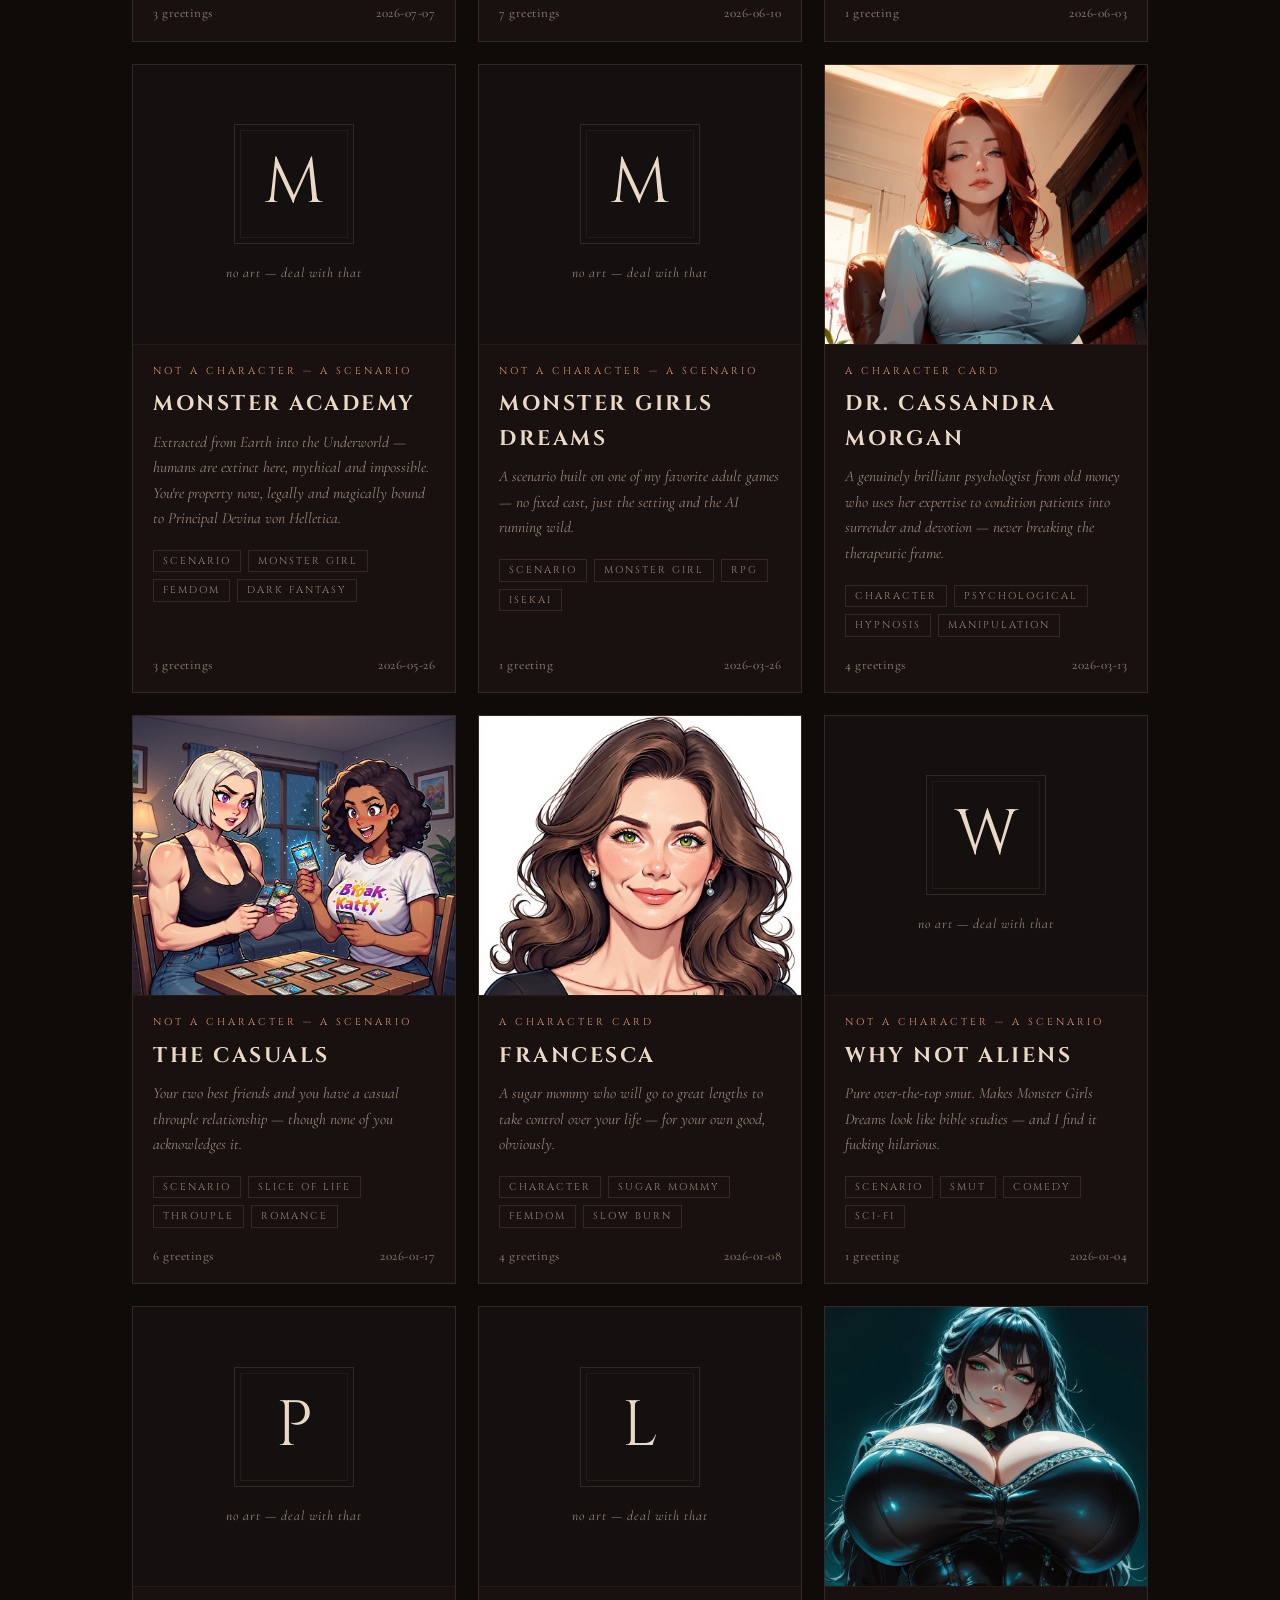
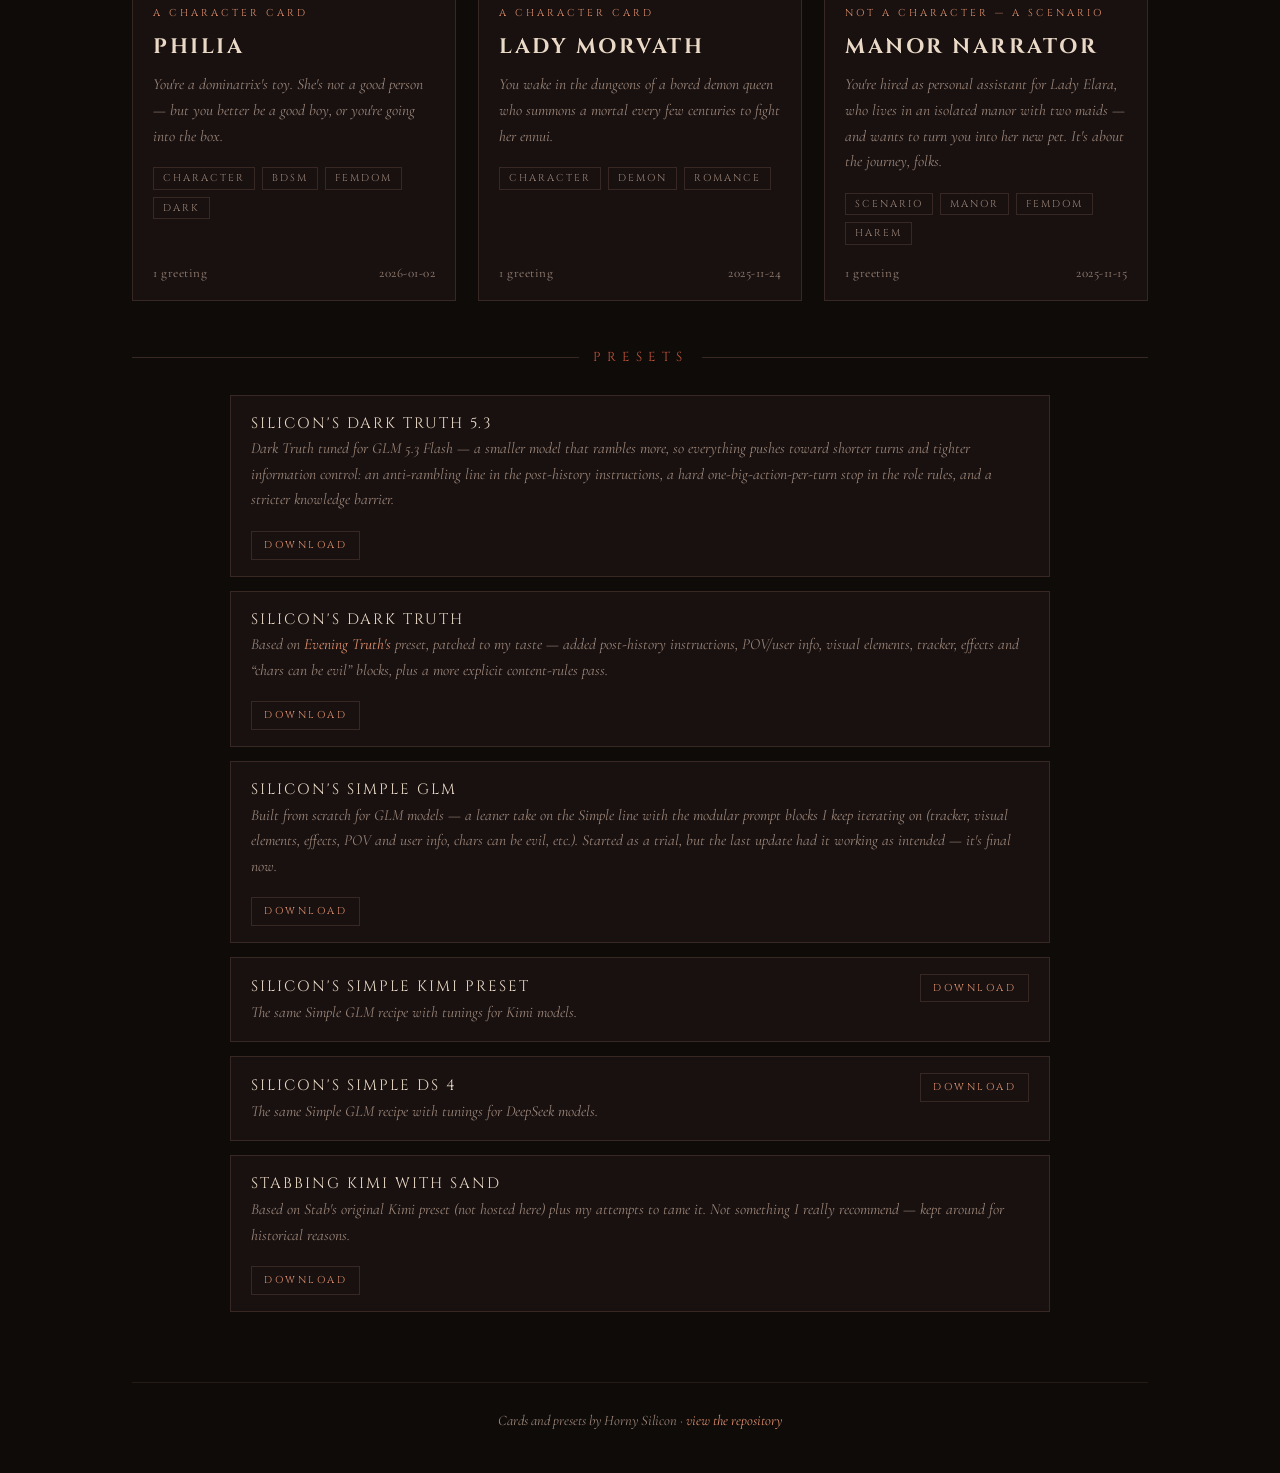
==== commit f8d06765: "twisted world card page: dd-succs style creator notes + site art, generic notes-page renderer (imgMa" ====
--- a/docs/index.html
+++ b/docs/index.html
@@ -39,7 +39,7 @@
 
   </div>
 
-  <script src="data.js?v=4"></script>
+  <script src="data.js?v=5"></script>
   <script>
     const grid = document.getElementById('cards');
     for (const c of CARDS) {
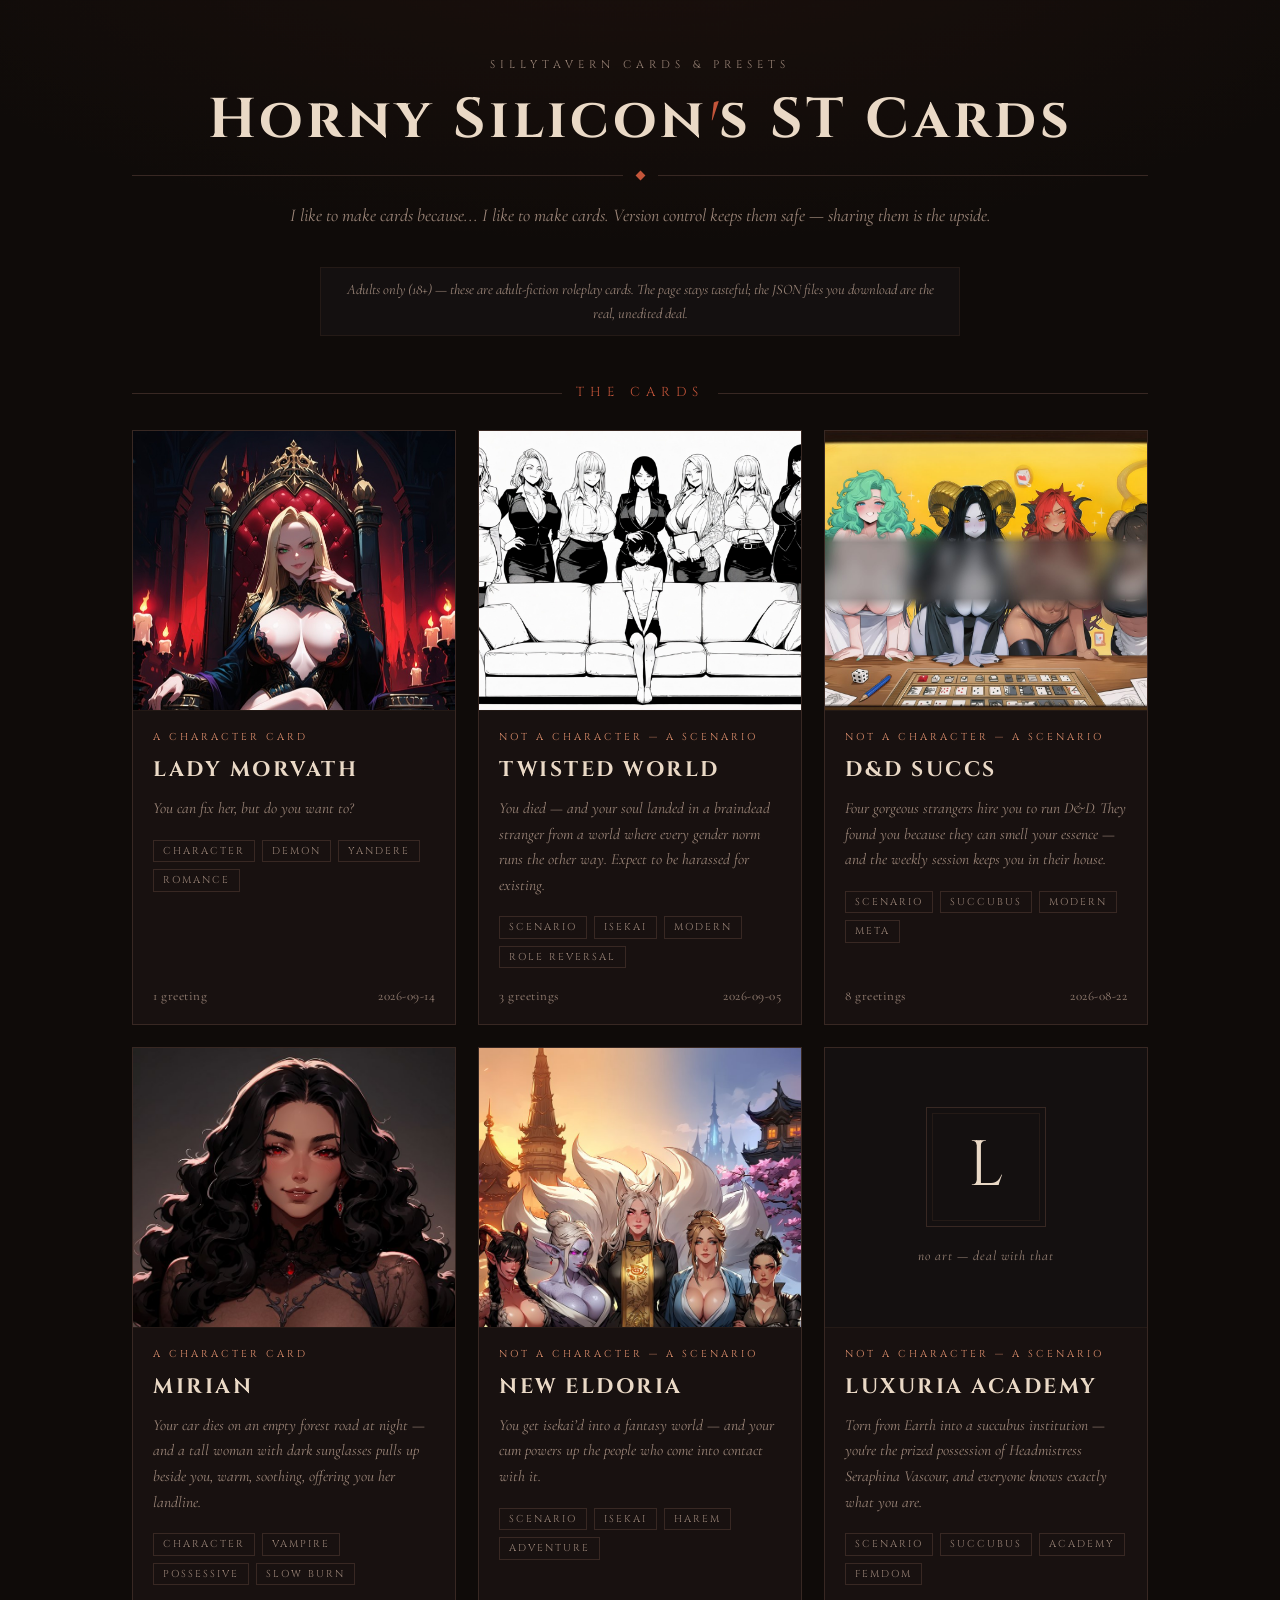
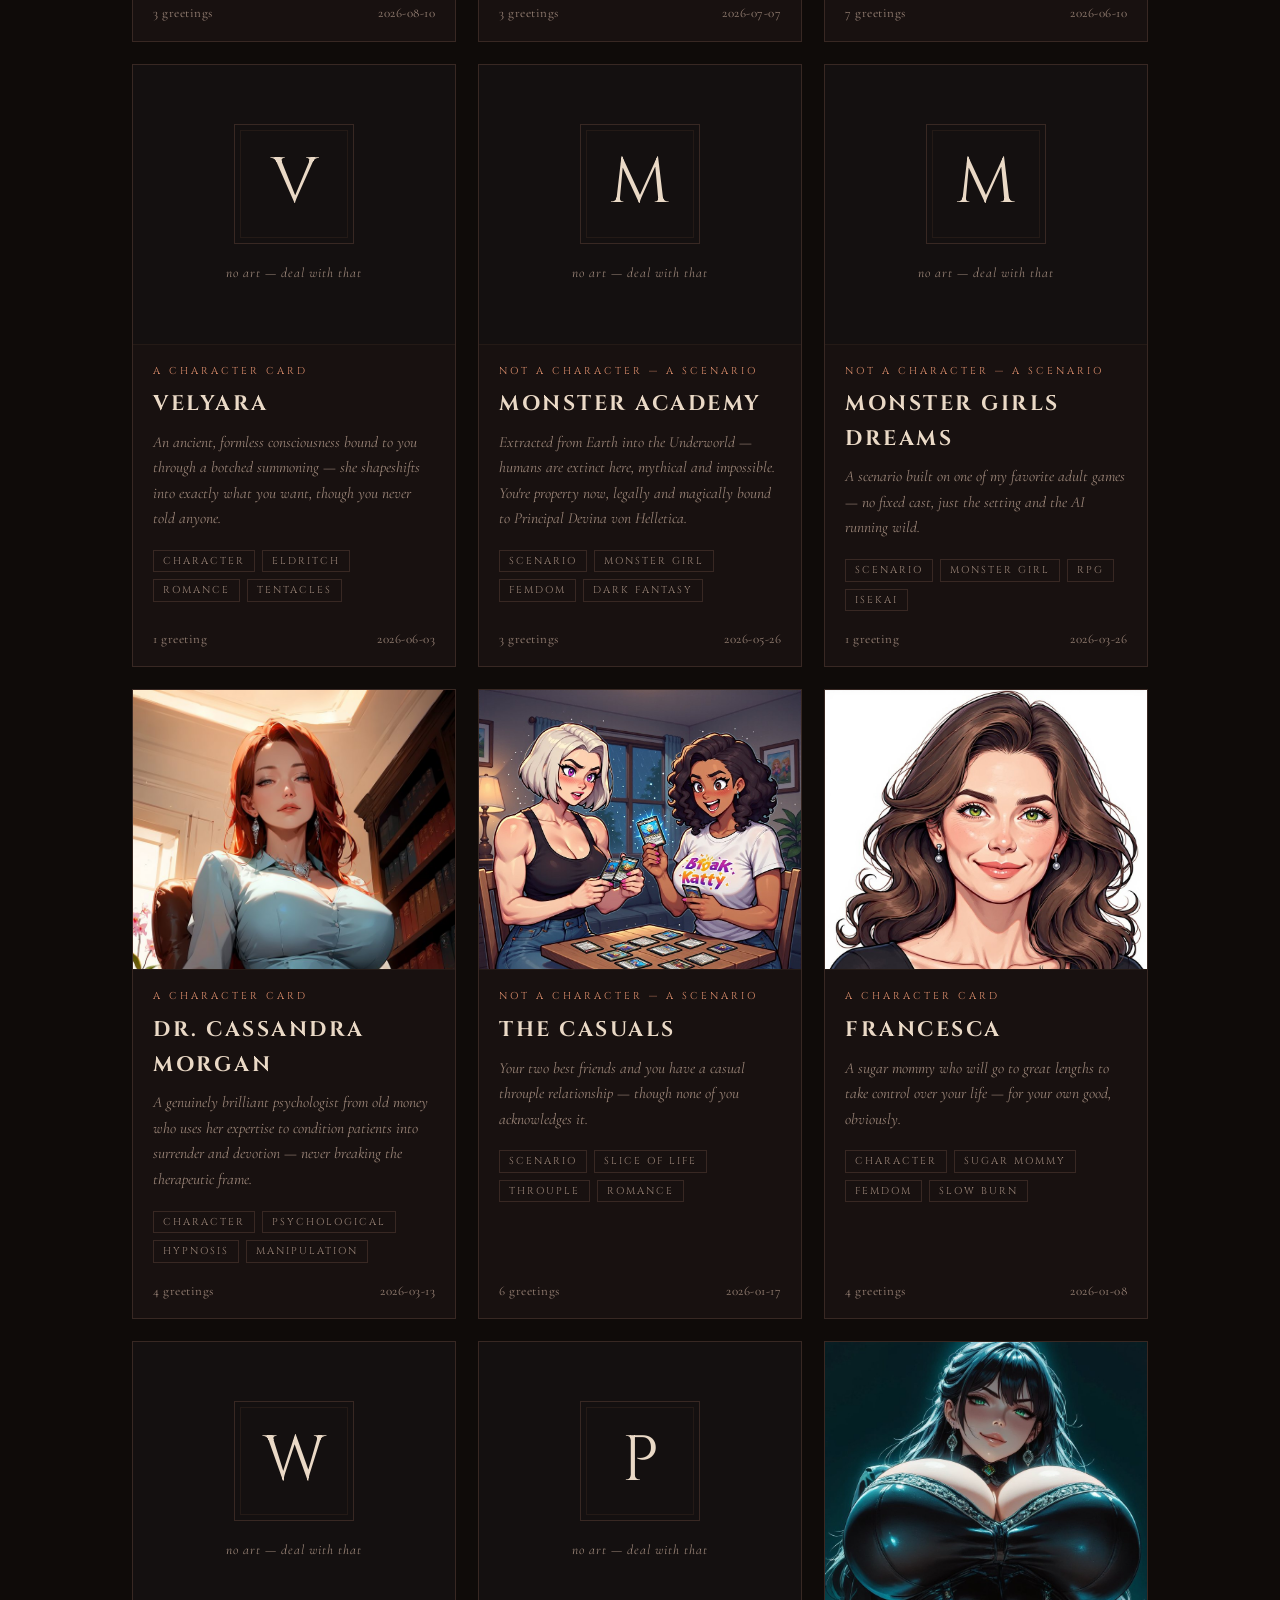
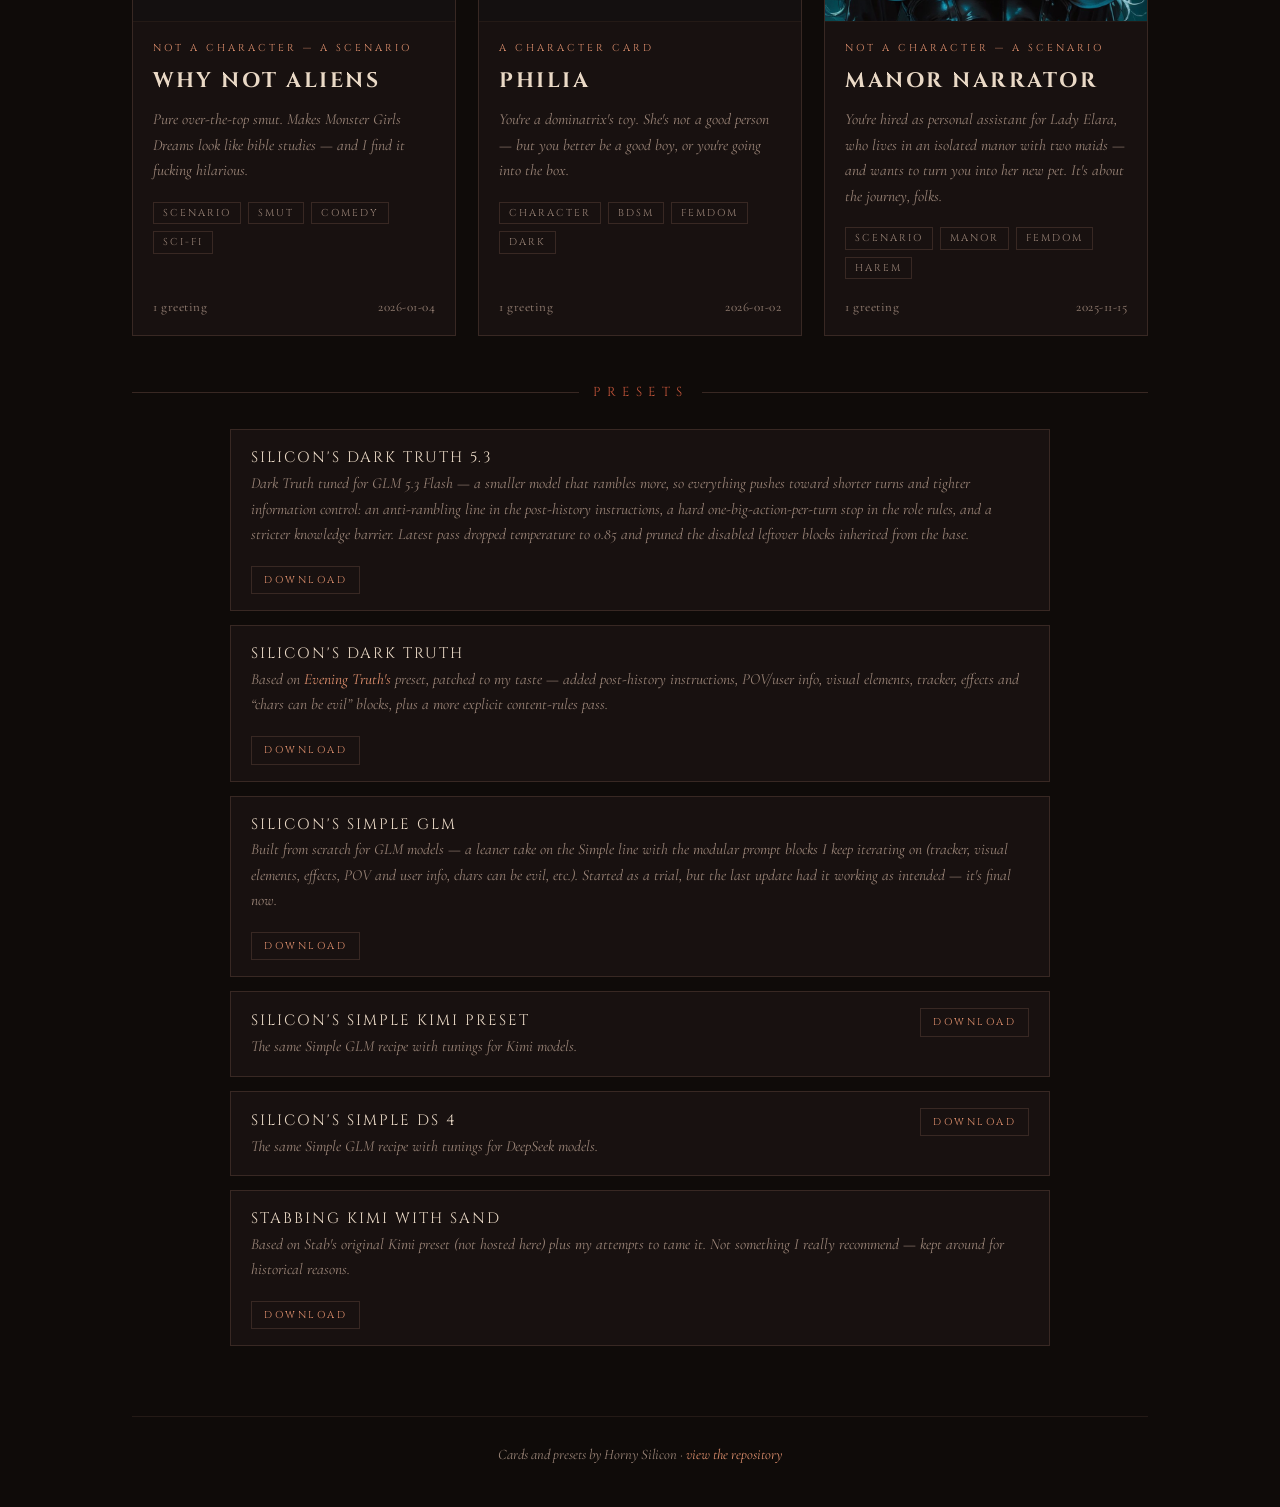
==== commit 9f2c38e9: "lady morvath revamp: readme top slot + site card page with 'two sides of the queen' gallery; generic" ====
--- a/docs/index.html
+++ b/docs/index.html
@@ -39,7 +39,7 @@
 
   </div>
 
-  <script src="data.js?v=5"></script>
+  <script src="data.js?v=6"></script>
   <script>
     const grid = document.getElementById('cards');
     for (const c of CARDS) {
--- a/docs/style.css
+++ b/docs/style.css
@@ -267,6 +267,23 @@
 .party-panel .desc { margin: 14px 0 0; }
 .party-panel .quote { margin: 12px 0 0; font-style: italic; color: var(--pc); }
 
+/* image gallery (paired portraits) */
+
+.gallery {
+  display: grid; grid-template-columns: 1fr 1fr; gap: 14px;
+  max-width: 620px; margin: 0 auto;
+}
+.gallery figure { margin: 0; background: var(--panel); border: 1px solid var(--border); padding: 8px; }
+.gallery img {
+  display: block; width: 100%; height: auto; cursor: zoom-in;
+  transition: transform .18s ease;
+}
+.gallery img:hover { transform: scale(1.02); }
+.gallery figcaption {
+  text-align: center; font-family: 'Cinzel', Georgia, serif; font-size: 10.5px;
+  letter-spacing: 4px; text-transform: uppercase; color: var(--muted); padding-top: 8px;
+}
+
 /* lightbox */
 
 .lightbox {
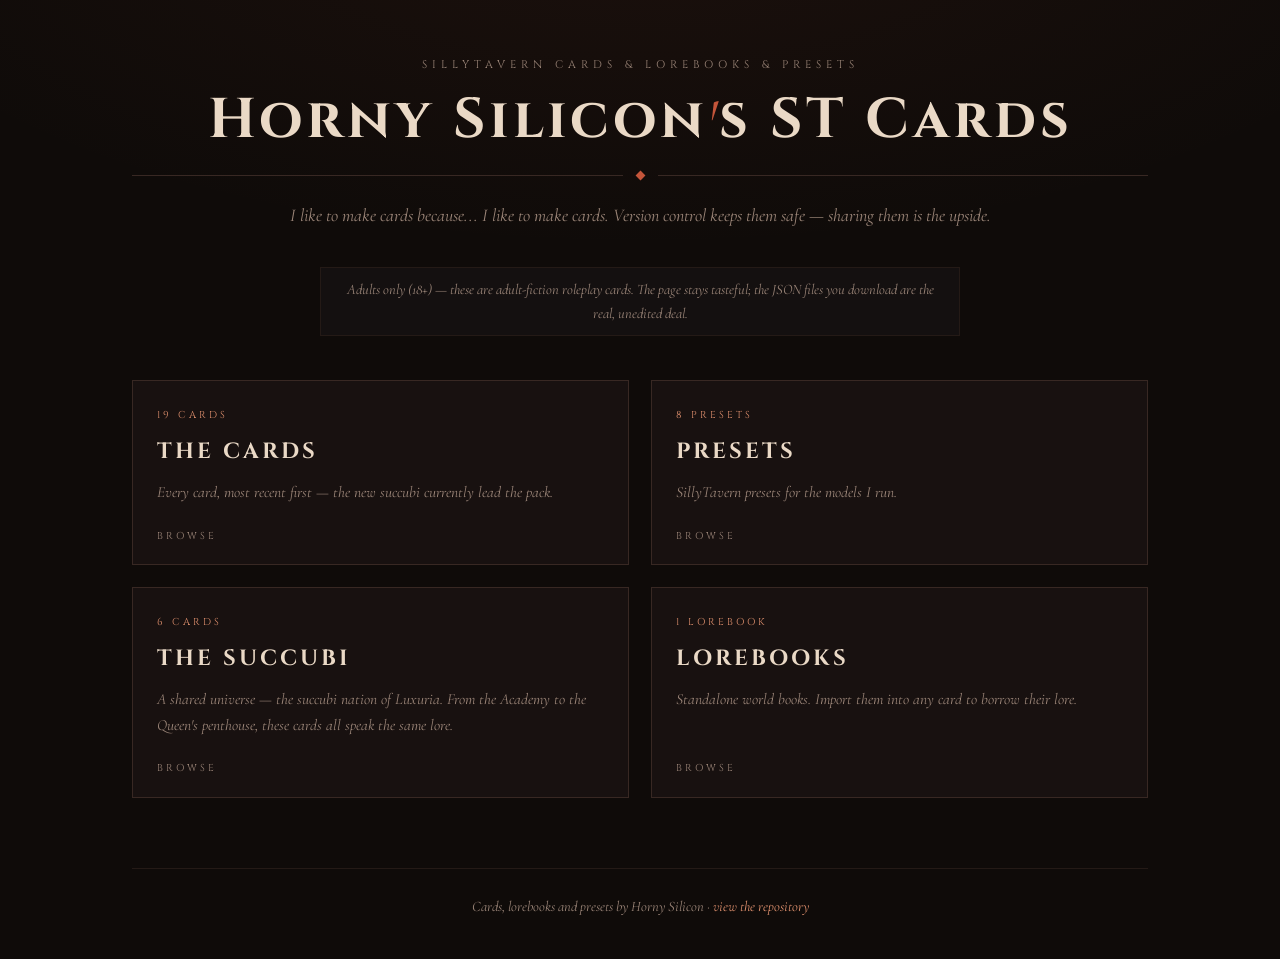
==== commit 6330420c: "site restructure: section subpages (cards/presets/succubi/lorebooks) with landing directory, succubi" ====
--- a/docs/index.html
+++ b/docs/index.html
@@ -4,18 +4,18 @@
   <meta charset="UTF-8">
   <meta name="viewport" content="width=device-width, initial-scale=1.0">
   <title>Horny Silicon's ST Cards</title>
-  <meta name="description" content="SillyTavern character cards and presets by Horny Silicon.">
+  <meta name="description" content="SillyTavern character cards, lorebooks and presets by Horny Silicon.">
   <link rel="icon" href="favicon.svg" type="image/svg+xml">
   <link rel="preconnect" href="https://fonts.googleapis.com">
   <link rel="preconnect" href="https://fonts.gstatic.com" crossorigin>
   <link href="https://fonts.googleapis.com/css2?family=Cinzel:wght@500;700&family=Cormorant+Garamond:ital,wght@0,500;0,600;1,500&display=swap" rel="stylesheet">
-  <link rel="stylesheet" href="style.css">
+  <link rel="stylesheet" href="style.css?v=7">
 </head>
 <body>
   <div class="container">
 
     <header class="masthead">
-      <div class="over">SillyTavern cards &amp; presets</div>
+      <div class="over">SillyTavern cards &amp; lorebooks &amp; presets</div>
       <h1>Horny Silicon<span class="amp">'</span>s ST Cards</h1>
       <div class="ornament"><span class="diamond"></span></div>
       <div class="sub">I like to make cards because... I like to make cards. Version control keeps them safe — sharing them is the upside.</div>
@@ -25,57 +25,19 @@
       Adults only (18+) — these are adult-fiction roleplay cards. The page stays tasteful; the JSON files you download are the real, unedited deal.
     </div>
 
-    <div class="section-title">The Cards</div>
-
-    <main class="grid" id="cards"></main>
-
-    <div class="section-title">Presets</div>
-    <div class="preset-list" id="presets"></div>
+    <main class="directory" id="directory"></main>
 
     <footer>
-      Cards and presets by Horny Silicon ·
+      Cards, lorebooks and presets by Horny Silicon ·
       <a href="https://github.com/hornysilicon/silly-cards">view the repository</a>
     </footer>
 
   </div>
 
-  <script src="data.js?v=6"></script>
+  <script src="data.js?v=10"></script>
+  <script src="site.js?v=1"></script>
   <script>
-    const grid = document.getElementById('cards');
-    for (const c of CARDS) {
-      const art = c.poster
-        ? `<div class="poster"><img src="${c.poster}" alt="${c.name}" loading="lazy"></div>`
-        : `<div class="textonly"><div class="initial">${c.name[0]}</div><div class="hint">no art — deal with that</div></div>`;
-      const a = document.createElement('a');
-      a.className = 'gcard';
-      a.href = `card.html?id=${c.id}`;
-      a.innerHTML = `
-        ${art}
-        <div class="body">
-          <div class="kicker">${c.kicker}</div>
-          <h2>${c.name}</h2>
-          <p class="tagline">${c.tagline}</p>
-          <ul class="chips">${c.tags.slice(0, 4).map(t => `<li>${t}</li>`).join('')}</ul>
-          <div class="meta">
-            <span>${c.greetings} greeting${c.greetings > 1 ? 's' : ''}</span>
-            <span>${c.date}</span>
-          </div>
-        </div>`;
-      grid.appendChild(a);
-    }
-
-    const plist = document.getElementById('presets');
-    for (const p of PRESETS) {
-      const div = document.createElement('div');
-      div.className = 'preset';
-      div.innerHTML = `
-        <div>
-          <div class="pname">${p.name}</div>
-          <div class="pblurb">${p.blurb}</div>
-        </div>
-        <a class="dl" href="${rawURL(p.file)}" download>Download</a>`;
-      plist.appendChild(div);
-    }
+    renderDirectory(document.getElementById('directory'));
   </script>
 </body>
 </html>
--- a/docs/style.css
+++ b/docs/style.css
@@ -90,6 +90,64 @@
   background: var(--panel-2);
 }
 
+/* ---------- top nav (subpages) ---------- */
+
+.topnav {
+  padding-top: 28px; text-align: center;
+  font-family: 'Cinzel', Georgia, serif; font-size: 11px;
+  letter-spacing: 3px; text-transform: uppercase;
+}
+.topnav a { color: var(--muted); }
+.topnav a:hover, .topnav a.active { color: var(--ink); }
+.topnav .sep { color: var(--border); margin: 0 14px; }
+.topnav .sep::before { content: "·"; }
+
+/* ---------- page head (subpages) ---------- */
+
+.page-head { text-align: center; padding: 40px 0 6px; }
+.page-head .over {
+  font-family: 'Cinzel', Georgia, serif; font-size: 11px;
+  letter-spacing: 5px; text-transform: uppercase; color: var(--muted);
+}
+.page-head h1 {
+  margin: 14px 0 0; font-weight: 700;
+  font-size: clamp(26px, 4.5vw, 42px); letter-spacing: 4px;
+  line-height: 1.05; text-transform: uppercase;
+}
+.page-head .sub {
+  font-style: italic; font-size: 17px; color: var(--muted);
+  max-width: 640px; margin: 0 auto;
+}
+
+/* ---------- landing directory ---------- */
+
+.directory {
+  display: grid; gap: 22px; margin-top: 44px;
+  grid-template-columns: repeat(2, 1fr);
+}
+.dirent {
+  display: flex; flex-direction: column; gap: 10px;
+  background: var(--panel); border: 1px solid var(--border);
+  padding: 26px 24px 20px; color: var(--body);
+  transition: transform .18s ease, border-color .18s ease;
+}
+.dirent:hover { transform: translateY(-3px); border-color: var(--accent); }
+.dirent .kicker {
+  font-family: 'Cinzel', Georgia, serif; font-size: 10px;
+  letter-spacing: 3px; text-transform: uppercase; color: var(--accent-soft);
+}
+.dirent h2 {
+  margin: 0; font-size: 22px; letter-spacing: 3px;
+  text-transform: uppercase; font-weight: 700;
+}
+.dirent .dnote { margin: 0; font-style: italic; color: var(--muted); font-size: 15.5px; }
+.dirent .go {
+  margin-top: auto; padding-top: 12px;
+  font-family: 'Cinzel', Georgia, serif; font-size: 10px;
+  letter-spacing: 3px; text-transform: uppercase; color: var(--muted);
+}
+.dirent:hover .go { color: var(--accent-soft); }
+
 /* ---------- gallery ---------- */
 
 .grid {
@@ -335,13 +393,16 @@
   flex-wrap: wrap;
 }
 .preset .pname { font-family: 'Cinzel', Georgia, serif; font-size: 15px; letter-spacing: 2px; color: var(--ink); }
+.preset .pdate { font-size: 12px; letter-spacing: 1px; color: var(--muted); }
 .preset .pblurb { flex: 1 1 320px; font-style: italic; color: var(--muted); font-size: 15.5px; }
-.preset a.dl {
+.preset .phint { margin-top: 8px; font-size: 13.5px; color: var(--muted); letter-spacing: .5px; opacity: .85; }
+.preset .actions { display: flex; gap: 10px; align-items: baseline; }
+.preset a.dl, .preset a.src {
   font-family: 'Cinzel', Georgia, serif; font-size: 10px; letter-spacing: 2.5px;
   text-transform: uppercase; border: 1px solid var(--border); padding: 5px 12px;
   white-space: nowrap;
 }
-.preset a.dl:hover { border-color: var(--accent); color: var(--ink); }
+.preset a.dl:hover, .preset a.src:hover { border-color: var(--accent); color: var(--ink); }
 
 /* ---------- footer ---------- */
 
@@ -358,6 +419,7 @@
 #dd-detail img:hover { transform: scale(1.02); }
 
 @media (max-width: 640px) {
+  .directory { grid-template-columns: 1fr; }
   .gcard .poster, .gcard .textonly { height: 220px; }
   .cast-row .pic { flex-basis: 110px; width: 110px; min-height: 110px; }
   .party-panel { padding: 14px; }
